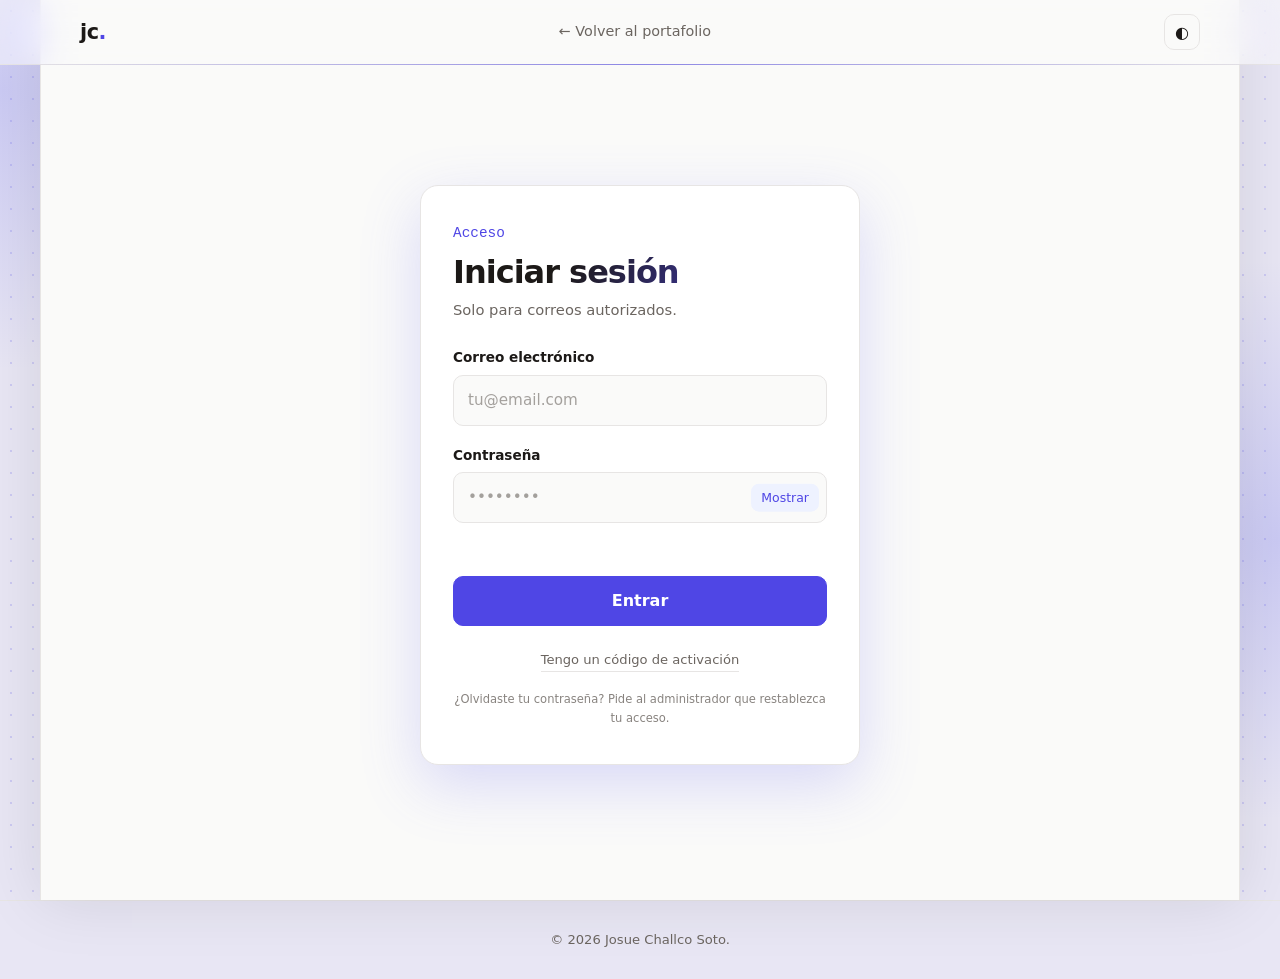
==== login.html @ 42605a46 "0.1.3" ====
<!doctype html>
<html lang="es">
<head>
  <meta charset="utf-8">
  <meta name="viewport" content="width=device-width, initial-scale=1">
  <title>Acceso | Josue Challco</title>
  <meta name="robots" content="noindex">
  <meta name="referrer" content="no-referrer">
  <!-- Política de seguridad: solo código y estilos de este sitio; conexiones solo a este sitio y a la API.
       Si cambias la dirección de la API en config.js, cámbiala también en connect-src. -->
  <meta http-equiv="Content-Security-Policy" content="default-src 'self'; script-src 'self'; style-src 'self' https://fonts.googleapis.com; font-src https://fonts.gstatic.com; img-src 'self' data:; connect-src 'self' http://127.0.0.1:8000 http://localhost:8000; form-action 'self'; base-uri 'none'; object-src 'none'">
  <link rel="preconnect" href="https://fonts.googleapis.com">
  <link rel="preconnect" href="https://fonts.gstatic.com" crossorigin>
  <link href="https://fonts.googleapis.com/css2?family=Inter:wght@400;500;600;700&family=JetBrains+Mono:wght@400;500&display=swap" rel="stylesheet">
  <link rel="stylesheet" href="styles.css">
  <link rel="stylesheet" href="login.css">
</head>
<body>

<header class="nav">
  <a href="index.html" class="logo">jc<span>.</span></a>
  <nav id="menu">
    <a href="index.html">← Volver al portafolio</a>
  </nav>
  <div class="nav-actions">
    <button id="theme" class="icon-btn" aria-label="Cambiar tema">◐</button>
    <button id="burger" class="icon-btn burger" aria-label="Abrir menú">☰</button>
  </div>
</header>

<main class="auth">
  <div class="auth-card reveal" id="card">
    <p class="eyebrow" id="eyebrow">Acceso</p>
    <h1 id="title">Iniciar sesión</h1>
    <p class="lead" id="subtitle"></p>

    <form id="form" method="post" action="#" novalidate>
      <div class="field">
        <label for="email">Correo electrónico</label>
        <input type="email" id="email" name="email" placeholder="tu@email.com"
               autocomplete="username" maxlength="120" required>
      </div>

      <div class="field" id="codeWrap" hidden>
        <label for="code">Código de activación</label>
        <input type="text" id="code" name="code" placeholder="ABCD2345"
               autocomplete="off" autocapitalize="characters" spellcheck="false" maxlength="16">
      </div>

      <div class="field">
        <label for="password" id="passwordLabel">Contraseña</label>
        <div class="pw">
          <input type="password" id="password" name="password" placeholder="••••••••"
                 autocomplete="current-password" maxlength="128" required>
          <button type="button" id="toggle" class="show" aria-pressed="false" aria-label="Mostrar contraseña">Mostrar</button>
        </div>
        <div id="meterWrap" hidden>
          <div class="meter" id="meter" data-level="0"><i></i><i></i><i></i><i></i></div>
          <p class="hint">Mínimo 6 caracteres. Más largas y con mayúsculas, números y símbolos son más seguras.</p>
        </div>
      </div>

      <div class="field" id="confirmWrap" hidden>
        <label for="confirm">Repite la contraseña</label>
        <input type="password" id="confirm" name="confirm" placeholder="••••••••"
               autocomplete="new-password" maxlength="128">
      </div>

      <p class="msg" id="msg" role="status" aria-live="polite"></p>
      <button type="submit" id="submit" class="btn primary">Entrar</button>
    </form>

    <p class="extra" id="extra">
      <button type="button" id="switchMode" class="link">Tengo un código de activación</button>
    </p>

    <!-- Sesión iniciada -->
    <div id="session" hidden>
      <p class="session-info" id="sessionInfo"></p>
      <button type="button" id="logout" class="btn">Cerrar sesión</button>
    </div>

    <!-- Panel del administrador -->
    <div id="admin" hidden>
      <h2 class="admin-title">Accesos autorizados</h2>
      <p class="hint">Solo los correos de esta lista pueden activar su acceso. No hay registro libre.</p>

      <form id="inviteForm" class="invite" novalidate>
        <input type="email" id="inviteEmail" placeholder="correo@ejemplo.com" autocomplete="off" maxlength="120" required>
        <button type="submit" class="btn primary">Autorizar</button>
      </form>
      <p class="msg" id="adminMsg" role="status" aria-live="polite"></p>

      <div class="codebox" id="codeBox" hidden>
        <p>Código de activación para <b id="codeFor"></b>. Se muestra <b>una sola vez</b> y vale 48 horas:</p>
        <code id="codeValue"></code>
        <button type="button" id="codeCopy" class="mini">Copiar</button>
      </div>

      <ul class="users" id="userList"></ul>
    </div>

    <p class="note" id="note">¿Olvidaste tu contraseña? Pide al administrador que restablezca tu acceso.</p>
  </div>
</main>

<footer>
  <p>© <span id="year"></span> Josue Challco Soto.</p>
</footer>

<script src="script.js"></script>
<script src="config.js"></script>
<script src="login.js"></script>
</body>
</html>
---- styles.css ----
:root {
  --bg: #fafaf9;
  --surface: #ffffff;
  --text: #1c1917;
  --muted: #6b6560;
  --line: #e7e5e4;
  --accent: #4f46e5;
  --accent-soft: #eef2ff;
  --side: #e8e6f4;          /* color de las bandas laterales */
  --side-glow: rgba(99, 102, 241, .22);
  --side-dot: rgba(79, 70, 229, .18);
  --glass: rgba(250, 250, 249, .55);
  --radius: 14px;
  --maxw: 1200px;
}
:root[data-theme="dark"] {
  --bg: #0c0a09;
  --surface: #171412;
  --text: #f5f5f4;
  --muted: #a8a29e;
  --line: #292524;
  --accent: #818cf8;
  --accent-soft: #1e1b4b;
  --side: #05040a;
  --side-glow: rgba(129, 140, 248, .20);
  --side-dot: rgba(129, 140, 248, .22);
  --glass: rgba(12, 10, 9, .50);
}

* { box-sizing: border-box; margin: 0; padding: 0; }
html { scroll-behavior: smooth; scroll-padding-top: 72px; }
body {
  font-family: "Inter", system-ui, sans-serif;
  /* Fondo de las bandas laterales: color + resplandores + puntos */
  background:
    radial-gradient(600px 400px at 0% 10%, var(--side-glow), transparent 70%),
    radial-gradient(600px 400px at 100% 60%, var(--side-glow), transparent 70%),
    radial-gradient(var(--side-dot) 1px, transparent 1px) 0 0 / 22px 22px,
    var(--side);
  background-attachment: fixed;
  color: var(--text);
  line-height: 1.65;
  -webkit-font-smoothing: antialiased;
  transition: background .3s, color .3s;
}
a { color: inherit; }
ul, ol { list-style: none; }

/* NAV */
.nav {
  position: fixed; inset: 0 0 auto 0; z-index: 10;
  display: flex; align-items: center; justify-content: space-between;
  padding: 14px max(20px, calc((100% - var(--maxw)) / 2 + 40px));
  /* Efecto cristal: semitransparente + desenfoque */
  background: var(--glass);
  backdrop-filter: blur(18px) saturate(170%);
  -webkit-backdrop-filter: blur(18px) saturate(170%);
  border-bottom: 1px solid var(--line);
  transition: background .3s, box-shadow .3s;
}
/* Línea de color degradada en el borde inferior */
.nav::after {
  content: ""; position: absolute; left: 0; right: 0; bottom: -1px; height: 1px;
  background: linear-gradient(90deg, transparent, var(--accent), transparent);
  opacity: .6;
}
/* Al hacer scroll: un poco más opaco y con sombra (clase añadida desde script.js) */
.nav.scrolled { background: color-mix(in srgb, var(--bg) 78%, transparent); box-shadow: 0 8px 30px rgba(0, 0, 0, .12); }
.logo { font-weight: 700; font-size: 1.3rem; text-decoration: none; letter-spacing: -.5px; }
.logo span { color: var(--accent); }
#menu { display: flex; gap: 26px; }
#menu a { text-decoration: none; font-size: .9rem; color: var(--muted); transition: color .2s; }
#menu a:hover, #menu a.active { color: var(--text); }
.nav-actions { display: flex; gap: 8px; }
.icon-btn {
  width: 36px; height: 36px; border-radius: 10px; cursor: pointer;
  background: transparent; color: var(--text);
  border: 1px solid var(--line); font-size: 1rem;
  transition: border-color .2s;
}
.icon-btn:hover { border-color: var(--accent); }
.burger { display: none; }

/* LAYOUT */
/* Panel central: otro color y bordes a los lados */
main {
  position: relative; z-index: 0;
  max-width: var(--maxw); min-height: 100vh; margin: 0 auto; padding: 0 40px;
  background: var(--bg);
  border-left: 1px solid var(--line); border-right: 1px solid var(--line);
  box-shadow: 0 0 60px rgba(0, 0, 0, .10);
  transition: background .3s;
}
section { padding: 90px 0 30px; }
#sobre-mi { padding-top: 40px; }
h2 { font-size: 1.6rem; letter-spacing: -.5px; margin-bottom: 32px; display: flex; align-items: baseline; gap: 12px; }
.num { font-family: "JetBrains Mono", monospace; font-size: .85rem; color: var(--accent); font-weight: 400; }
h3 { font-size: 1.05rem; font-weight: 600; }
.sub { margin: 44px 0 16px; }

/* HERO */
.hero {
  position: relative;
  min-height: auto; padding-top: 120px; padding-bottom: 0;
  display: grid; grid-template-columns: 1fr 260px; align-items: center; gap: 48px;
}
.eyebrow { font-family: "JetBrains Mono", monospace; color: var(--accent); font-size: .9rem; margin-bottom: 10px; }
h1 {
  font-size: clamp(2.4rem, 6vw, 3.8rem); line-height: 1.08; letter-spacing: -2px;
  /* Nombre con degradado de color */
  background: linear-gradient(120deg, var(--text) 30%, var(--accent));
  -webkit-background-clip: text; background-clip: text;
  -webkit-text-fill-color: transparent; color: transparent;
}
/* Resplandor suave detrás de la portada */
.hero::before {
  content: ""; position: absolute; z-index: -1; pointer-events: none;
  top: 0; left: -40px; right: -40px; height: 520px;
  background:
    radial-gradient(420px 260px at 85% 35%, var(--side-glow), transparent 70%),
    radial-gradient(360px 220px at 10% 20%, var(--accent-soft), transparent 70%);
}
.role { font-size: 1.25rem; color: var(--muted); margin: 12px 0 20px; }
.cursor { color: var(--accent); animation: blink 1s steps(2) infinite; }
@keyframes blink { 50% { opacity: 0; } }
.lead { color: var(--muted); max-width: 560px; }
.cta { display: flex; gap: 12px; margin: 28px 0 24px; flex-wrap: wrap; }
.btn {
  padding: 11px 22px; border-radius: 10px; text-decoration: none; font-size: .92rem; font-weight: 500;
  border: 1px solid var(--line); background: var(--surface); transition: transform .2s, border-color .2s;
}
.btn:hover { transform: translateY(-2px); border-color: var(--accent); }
.btn.primary { background: var(--accent); border-color: var(--accent); color: #fff; }
:root[data-theme="dark"] .btn.primary { color: #0c0a09; }
.social { display: flex; gap: 20px; font-size: .88rem; }
.social a { color: var(--muted); text-decoration: none; border-bottom: 1px solid var(--line); transition: color .2s, border-color .2s; }
.social a:hover { color: var(--accent); border-color: var(--accent); }

.avatar {
  position: relative; width: 260px; height: 260px; border-radius: 50%;
  background: var(--accent-soft); border: 1px solid var(--line);
  display: grid; place-items: center; overflow: hidden;
  box-shadow: 0 0 0 10px var(--bg), 0 0 0 11px var(--line), 0 20px 60px var(--side-glow);
}
.avatar img { position: absolute; inset: 0; width: 100%; height: 100%; object-fit: cover; z-index: 1; }
.initials { font-size: 4rem; font-weight: 700; color: var(--accent); letter-spacing: -2px; }

/* ABOUT */
.about { max-width: 720px; }
.about p { color: var(--muted); margin-bottom: 16px; }
.about strong { color: var(--text); font-weight: 600; }
.stats { display: flex; gap: 40px; margin-top: 32px; flex-wrap: wrap; }
.stats dt { font-size: 2rem; font-weight: 700; letter-spacing: -1px; }
.stats dd { font-size: .85rem; color: var(--muted); }

/* TIMELINE */
.timeline { position: relative; padding-left: 28px; border-left: 1px solid var(--line); }
.timeline > li { position: relative; padding-bottom: 40px; }
.timeline > li:last-child { padding-bottom: 0; }
.timeline > li::before {
  content: ""; position: absolute; left: -34px; top: 7px;
  width: 11px; height: 11px; border-radius: 50%;
  background: var(--bg); border: 2px solid var(--accent);
}
.date { font-family: "JetBrains Mono", monospace; font-size: .78rem; color: var(--accent); }
.timeline h3 { margin: 4px 0 2px; }
.org { font-size: .9rem; color: var(--muted); margin-bottom: 10px; }
.timeline p:not(.org) { color: var(--muted); font-size: .95rem; max-width: 680px; }
.timeline a { color: var(--accent); }
.tags, .chips { display: flex; flex-wrap: wrap; gap: 8px; margin-top: 14px; }
.tags li, .chips li {
  font-size: .78rem; padding: 4px 12px; border-radius: 99px;
  background: var(--accent-soft); color: var(--accent);
}
.chips { margin-top: 16px; }

/* CARDS */
.grid3 { display: grid; grid-template-columns: repeat(3, 1fr); gap: 16px; }
.grid2 { display: grid; grid-template-columns: repeat(2, 1fr); gap: 16px; }
.card {
  background: var(--surface); border: 1px solid var(--line); border-radius: var(--radius);
  padding: 24px; transition: transform .25s, border-color .25s;
}
.card:hover { transform: translateY(-4px); border-color: var(--accent); box-shadow: 0 12px 30px var(--side-glow); }
.card h3 { margin: 6px 0 4px; }

/* CERTS */
.certs { display: grid; grid-template-columns: repeat(2, 1fr); gap: 0 32px; }
.certs li { display: flex; flex-direction: column; padding: 14px 0; border-bottom: 1px solid var(--line); font-size: .93rem; }
.certs span { font-size: .8rem; color: var(--muted); }

/* CONTACT */
.contact { text-align: center; padding-bottom: 80px; }
.contact h2 { justify-content: center; }
.contact .lead { margin: 0 auto; }
.big-mail {
  display: inline-block; margin: 28px 0 36px; text-decoration: none;
  font-size: clamp(1.2rem, 4vw, 2rem); font-weight: 600; letter-spacing: -1px;
  border-bottom: 2px solid var(--accent); transition: color .2s;
}
.big-mail:hover { color: var(--accent); }
.contact-list { display: flex; justify-content: center; gap: 40px; flex-wrap: wrap; font-size: .92rem; }
.contact-list span { display: block; font-size: .75rem; color: var(--muted); text-transform: uppercase; letter-spacing: 1px; }
.contact-list a { text-decoration: none; }
.contact-list a:hover { color: var(--accent); }

footer { text-align: center; padding: 28px 20px; border-top: 1px solid var(--line); color: var(--muted); font-size: .82rem; }

/* REVEAL */
.reveal { opacity: 0; transform: translateY(24px); transition: opacity .7s, transform .7s; }
.reveal.visible { opacity: 1; transform: none; }
@media (prefers-reduced-motion: reduce) {
  .reveal { opacity: 1; transform: none; transition: none; }
  .cursor { animation: none; }
  html { scroll-behavior: auto; }
}

/* RESPONSIVE */
@media (max-width: 760px) {
  main { padding: 0 20px; border: 0; box-shadow: none; }
  .nav { padding: 14px 20px; }
  .hero::before { left: -20px; right: -20px; }
  .burger { display: block; }
  #menu {
    position: absolute; top: 100%; left: 0; right: 0;
    flex-direction: column; gap: 0; background: var(--bg);
    border-bottom: 1px solid var(--line); display: none;
  }
  #menu.open { display: flex; }
  #menu a { padding: 14px 20px; border-top: 1px solid var(--line); }
  .hero { grid-template-columns: 1fr; text-align: left; padding-top: 100px; gap: 32px; }
  .avatar { order: -1; width: 160px; height: 160px; }
  .initials { font-size: 2.6rem; }
  .grid3, .grid2, .certs { grid-template-columns: 1fr; }
  section { padding-top: 70px; }
}
---- login.css ----
/* Estilos exclusivos del login. Reutiliza las variables y el panel de styles.css */

.auth {
  display: grid; place-items: center;
  padding-top: 110px; padding-bottom: 60px;
}

.auth-card {
  width: min(100%, 440px);
  padding: 36px 32px;
  background: var(--surface);
  border: 1px solid var(--line);
  border-radius: 18px;
  box-shadow: 0 20px 60px var(--side-glow);
}
.auth-card h1 { font-size: 2rem; letter-spacing: -1px; }
.auth-card .lead { font-size: .92rem; margin: 8px 0 24px; min-height: 1.2em; }

form { display: grid; gap: 18px; }
.field label { display: block; font-size: .85rem; font-weight: 600; margin-bottom: 6px; }

.auth input {
  width: 100%; padding: 12px 14px;
  font: inherit; font-size: .95rem; color: var(--text);
  background: var(--bg); border: 1px solid var(--line); border-radius: 10px;
  transition: border-color .2s, box-shadow .2s;
}
.auth input::placeholder { color: var(--muted); opacity: .6; }
.auth input:focus {
  outline: none; border-color: var(--accent);
  box-shadow: 0 0 0 4px var(--accent-soft);
}

.pw { position: relative; }
.pw input { padding-right: 84px; }
.show {
  position: absolute; right: 8px; top: 50%; transform: translateY(-50%);
  padding: 4px 10px; border-radius: 8px; cursor: pointer;
  font: inherit; font-size: .78rem; color: var(--accent);
  background: var(--accent-soft); border: 0;
}

/* Medidor de seguridad de la contraseña */
.meter { display: grid; grid-template-columns: repeat(4, 1fr); gap: 6px; margin-top: 10px; }
.meter i { height: 4px; border-radius: 99px; background: var(--line); transition: background .25s; }
.meter[data-level="1"] i:nth-child(-n+1) { background: #ef4444; }
.meter[data-level="2"] i:nth-child(-n+2) { background: #f59e0b; }
.meter[data-level="3"] i:nth-child(-n+3) { background: #84cc16; }
.meter[data-level="4"] i:nth-child(-n+4) { background: #22c55e; }
.hint { font-size: .78rem; color: var(--muted); margin-top: 8px; }

.msg { min-height: 1.2em; font-size: .85rem; color: var(--muted); }
.msg[data-type="error"] { color: #ef4444; }
.msg[data-type="ok"] { color: #22c55e; }

.auth .btn { width: 100%; cursor: pointer; font: inherit; font-weight: 600; }
.auth .btn:disabled { opacity: .55; cursor: not-allowed; transform: none; }

.session-info { font-size: .92rem; color: var(--muted); margin-bottom: 16px; }
.session-info b { color: var(--text); }

.extra { text-align: center; margin-top: 20px; }
.link {
  background: none; border: 0; cursor: pointer; font: inherit; font-size: .82rem;
  color: var(--muted); border-bottom: 1px solid var(--line);
}
.link:hover { color: var(--accent); border-color: var(--accent); }
.note { text-align: center; font-size: .72rem; color: var(--muted); margin-top: 18px; opacity: .8; }

/* ---------- Panel del administrador ---------- */
.auth-card.wide { width: min(100%, 640px); }
.admin-title { font-size: 1.1rem; margin: 28px 0 4px; display: block; }

.invite { display: grid; grid-template-columns: 1fr auto; gap: 10px; margin: 16px 0 6px; }
.auth .invite .btn { width: auto; padding: 0 20px; }

.codebox {
  margin: 14px 0; padding: 14px 16px; border-radius: 12px;
  background: var(--accent-soft); border: 1px dashed var(--accent);
  font-size: .85rem; display: flex; flex-wrap: wrap; align-items: center; gap: 10px;
}
.codebox p { flex-basis: 100%; }
.codebox code {
  font-family: "JetBrains Mono", monospace; font-size: 1.3rem; letter-spacing: 3px;
  color: var(--accent); user-select: all;
}

.users { margin-top: 14px; border-top: 1px solid var(--line); }
.users li {
  display: grid; grid-template-columns: 1fr auto; gap: 6px 12px; align-items: center;
  padding: 12px 0; border-bottom: 1px solid var(--line); font-size: .9rem;
}
.u-mail { overflow-wrap: anywhere; }
.u-actions { grid-column: 1 / -1; display: flex; flex-wrap: wrap; gap: 6px; }

.badge { font-size: .72rem; padding: 3px 10px; border-radius: 99px; background: var(--line); color: var(--muted); }
.badge.on { background: rgba(34, 197, 94, .15); color: #22c55e; }
.badge.pending { background: rgba(245, 158, 11, .15); color: #f59e0b; }
.badge.off { background: rgba(239, 68, 68, .15); color: #ef4444; }
.badge.admin { background: var(--accent-soft); color: var(--accent); }

.mini {
  padding: 4px 12px; border-radius: 8px; cursor: pointer;
  font: inherit; font-size: .78rem; color: var(--text);
  background: transparent; border: 1px solid var(--line); transition: border-color .2s, color .2s;
}
.mini:hover { border-color: var(--accent); color: var(--accent); }
.mini.danger:hover { border-color: #ef4444; color: #ef4444; }

[hidden] { display: none !important; }

@media (max-width: 760px) {
  .auth { padding-top: 90px; }
  .auth-card { padding: 28px 22px; }
}
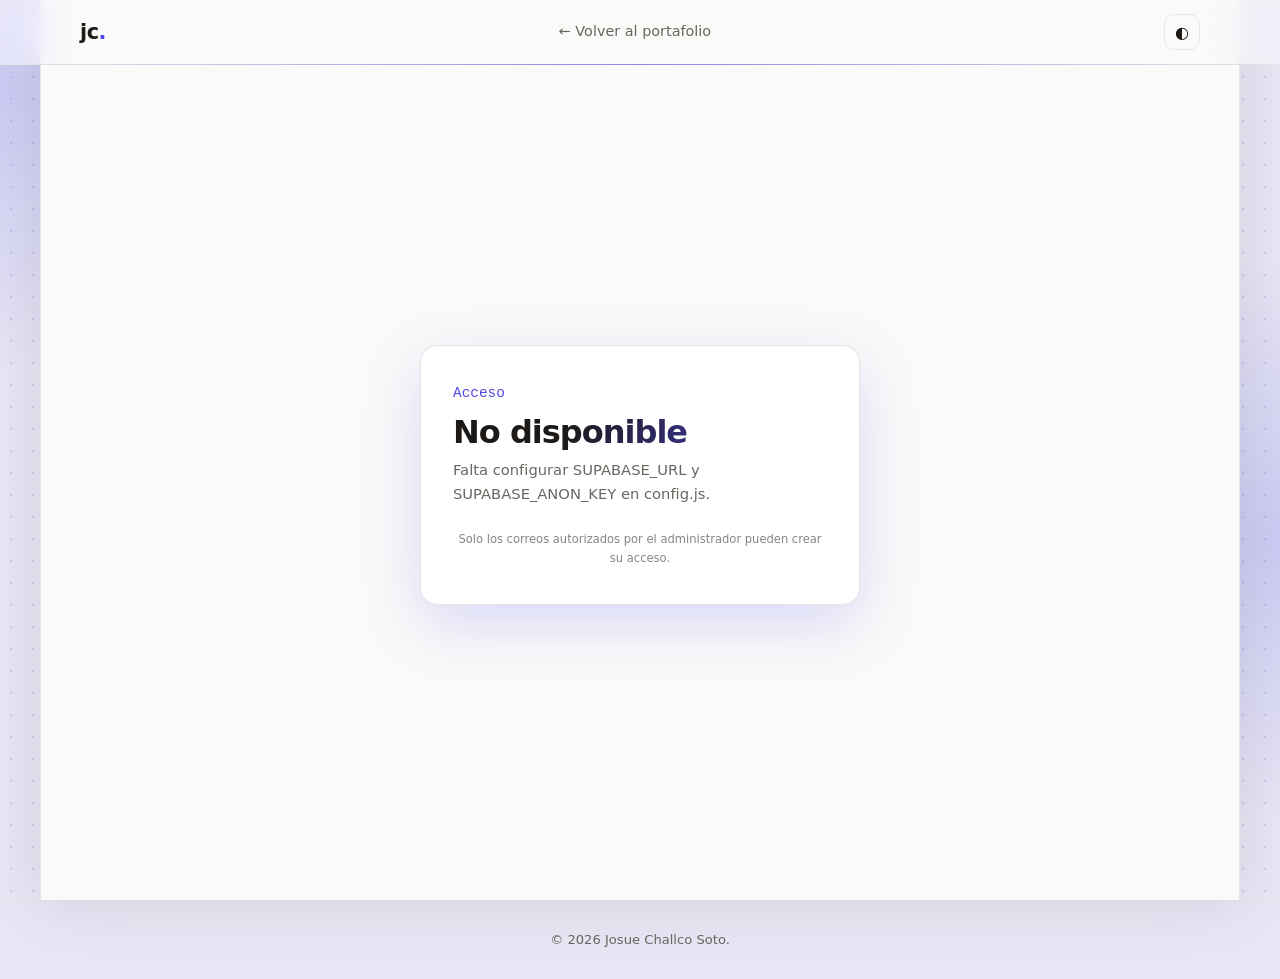
==== commit 7f1fe171: "Cambiar el login a Supabase: sin servidor propio ni tunel Co-Authored-By: Claude Sonnet 5.5 <noreply" ====
--- a/login.html
+++ b/login.html
@@ -6,9 +6,8 @@
   <title>Acceso | Josue Challco</title>
   <meta name="robots" content="noindex">
   <meta name="referrer" content="no-referrer">
-  <!-- Política de seguridad: solo código y estilos de este sitio; conexiones solo a este sitio y a la API.
-       Si cambias la dirección de la API en config.js, cámbiala también en connect-src. -->
-  <meta http-equiv="Content-Security-Policy" content="default-src 'self'; script-src 'self'; style-src 'self' https://fonts.googleapis.com; font-src https://fonts.gstatic.com; img-src 'self' data:; connect-src 'self' http://127.0.0.1:8000 http://localhost:8000; form-action 'self'; base-uri 'none'; object-src 'none'">
+  <!-- Política de seguridad: solo código y estilos de este sitio; conexiones solo a este sitio y a Supabase. -->
+  <meta http-equiv="Content-Security-Policy" content="default-src 'self'; script-src 'self'; style-src 'self' https://fonts.googleapis.com; font-src https://fonts.gstatic.com; img-src 'self' data:; connect-src 'self' https://*.supabase.co; form-action 'self'; base-uri 'none'; object-src 'none'">
   <link rel="preconnect" href="https://fonts.googleapis.com">
   <link rel="preconnect" href="https://fonts.gstatic.com" crossorigin>
   <link href="https://fonts.googleapis.com/css2?family=Inter:wght@400;500;600;700&family=JetBrains+Mono:wght@400;500&display=swap" rel="stylesheet">
@@ -35,16 +34,10 @@
     <p class="lead" id="subtitle"></p>
 
     <form id="form" method="post" action="#" novalidate>
-      <div class="field">
+      <div class="field" id="emailWrap">
         <label for="email">Correo electrónico</label>
         <input type="email" id="email" name="email" placeholder="tu@email.com"
                autocomplete="username" maxlength="120" required>
-      </div>
-
-      <div class="field" id="codeWrap" hidden>
-        <label for="code">Código de activación</label>
-        <input type="text" id="code" name="code" placeholder="ABCD2345"
-               autocomplete="off" autocapitalize="characters" spellcheck="false" maxlength="16">
       </div>
 
       <div class="field">
@@ -71,7 +64,9 @@
     </form>
 
     <p class="extra" id="extra">
-      <button type="button" id="switchMode" class="link">Tengo un código de activación</button>
+      <button type="button" id="switchMode" class="link">Crear mi acceso</button>
+      <span aria-hidden="true"> · </span>
+      <button type="button" id="forgot" class="link">Olvidé mi contraseña</button>
     </p>
 
     <!-- Sesión iniciada -->
@@ -83,7 +78,7 @@
     <!-- Panel del administrador -->
     <div id="admin" hidden>
       <h2 class="admin-title">Accesos autorizados</h2>
-      <p class="hint">Solo los correos de esta lista pueden activar su acceso. No hay registro libre.</p>
+      <p class="hint">Solo los correos de esta lista pueden crear su acceso. Después de autorizar, avisa a la persona para que pulse «Crear mi acceso».</p>
 
       <form id="inviteForm" class="invite" novalidate>
         <input type="email" id="inviteEmail" placeholder="correo@ejemplo.com" autocomplete="off" maxlength="120" required>
@@ -91,16 +86,10 @@
       </form>
       <p class="msg" id="adminMsg" role="status" aria-live="polite"></p>
 
-      <div class="codebox" id="codeBox" hidden>
-        <p>Código de activación para <b id="codeFor"></b>. Se muestra <b>una sola vez</b> y vale 48 horas:</p>
-        <code id="codeValue"></code>
-        <button type="button" id="codeCopy" class="mini">Copiar</button>
-      </div>
-
       <ul class="users" id="userList"></ul>
     </div>
 
-    <p class="note" id="note">¿Olvidaste tu contraseña? Pide al administrador que restablezca tu acceso.</p>
+    <p class="note" id="note">Solo los correos autorizados por el administrador pueden crear su acceso.</p>
   </div>
 </main>
 
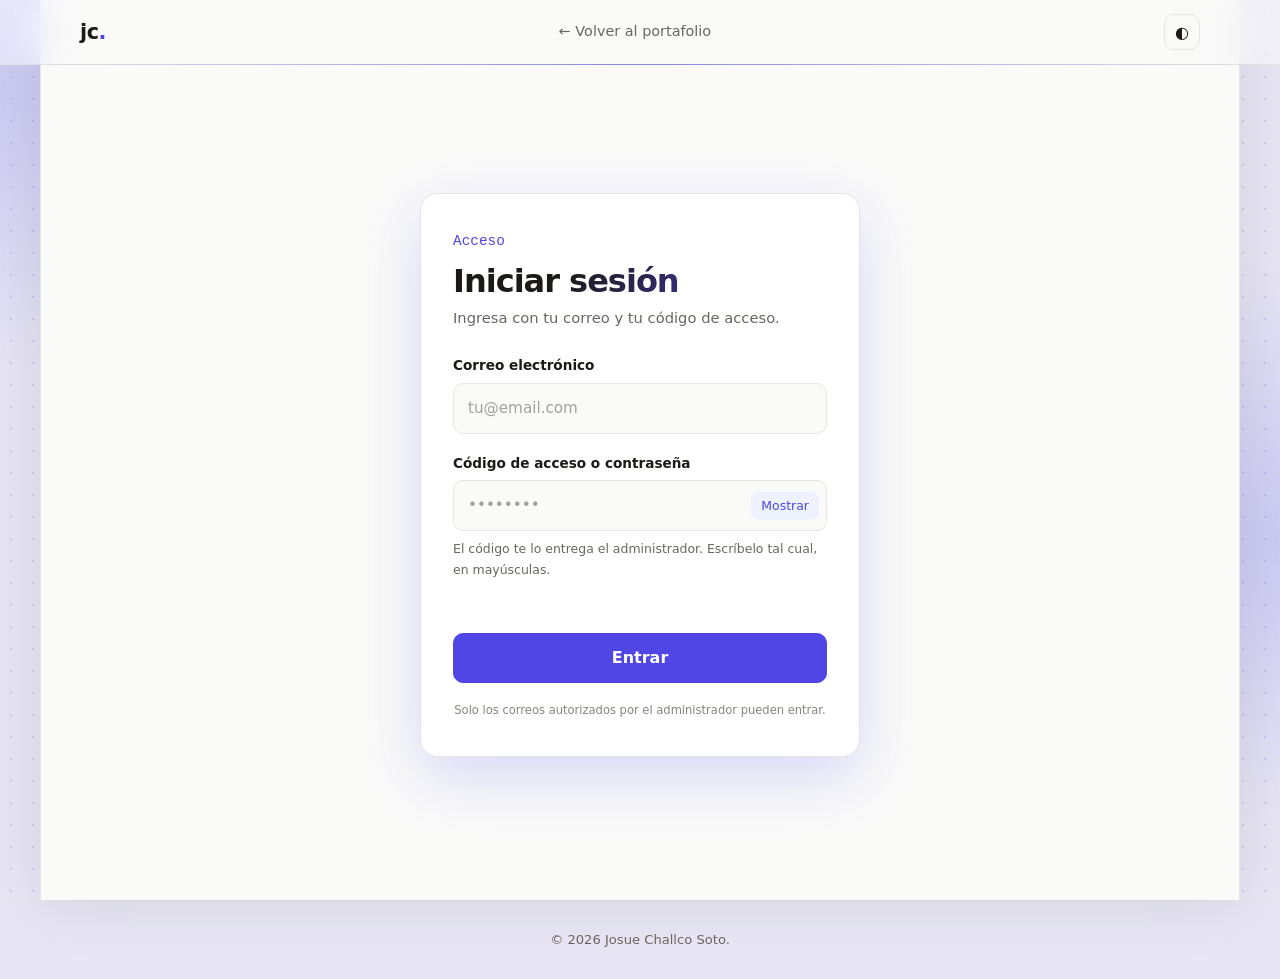
==== commit 85e29634: "Login con codigo de acceso para usuarios; contrasena solo para el administrador Co-Authored-By: Clau" ====
--- a/login.html
+++ b/login.html
@@ -31,43 +31,28 @@
   <div class="auth-card reveal" id="card">
     <p class="eyebrow" id="eyebrow">Acceso</p>
     <h1 id="title">Iniciar sesión</h1>
-    <p class="lead" id="subtitle"></p>
+    <p class="lead" id="subtitle">Ingresa con tu correo y tu código de acceso.</p>
 
     <form id="form" method="post" action="#" novalidate>
-      <div class="field" id="emailWrap">
+      <div class="field">
         <label for="email">Correo electrónico</label>
         <input type="email" id="email" name="email" placeholder="tu@email.com"
                autocomplete="username" maxlength="120" required>
       </div>
 
       <div class="field">
-        <label for="password" id="passwordLabel">Contraseña</label>
+        <label for="password">Código de acceso o contraseña</label>
         <div class="pw">
           <input type="password" id="password" name="password" placeholder="••••••••"
-                 autocomplete="current-password" maxlength="128" required>
-          <button type="button" id="toggle" class="show" aria-pressed="false" aria-label="Mostrar contraseña">Mostrar</button>
+                 autocomplete="current-password" autocapitalize="off" spellcheck="false" maxlength="128" required>
+          <button type="button" id="toggle" class="show" aria-pressed="false" aria-label="Mostrar">Mostrar</button>
         </div>
-        <div id="meterWrap" hidden>
-          <div class="meter" id="meter" data-level="0"><i></i><i></i><i></i><i></i></div>
-          <p class="hint">Mínimo 6 caracteres. Más largas y con mayúsculas, números y símbolos son más seguras.</p>
-        </div>
-      </div>
-
-      <div class="field" id="confirmWrap" hidden>
-        <label for="confirm">Repite la contraseña</label>
-        <input type="password" id="confirm" name="confirm" placeholder="••••••••"
-               autocomplete="new-password" maxlength="128">
+        <p class="hint">El código te lo entrega el administrador. Escríbelo tal cual, en mayúsculas.</p>
       </div>
 
       <p class="msg" id="msg" role="status" aria-live="polite"></p>
       <button type="submit" id="submit" class="btn primary">Entrar</button>
     </form>
-
-    <p class="extra" id="extra">
-      <button type="button" id="switchMode" class="link">Crear mi acceso</button>
-      <span aria-hidden="true"> · </span>
-      <button type="button" id="forgot" class="link">Olvidé mi contraseña</button>
-    </p>
 
     <!-- Sesión iniciada -->
     <div id="session" hidden>
@@ -78,18 +63,24 @@
     <!-- Panel del administrador -->
     <div id="admin" hidden>
       <h2 class="admin-title">Accesos autorizados</h2>
-      <p class="hint">Solo los correos de esta lista pueden crear su acceso. Después de autorizar, avisa a la persona para que pulse «Crear mi acceso».</p>
+      <p class="hint">Autoriza un correo y se genera su código de acceso. Solo tú lo verás, una vez: entrégaselo a la persona.</p>
 
       <form id="inviteForm" class="invite" novalidate>
         <input type="email" id="inviteEmail" placeholder="correo@ejemplo.com" autocomplete="off" maxlength="120" required>
-        <button type="submit" class="btn primary">Autorizar</button>
+        <button type="submit" id="inviteBtn" class="btn primary">Autorizar</button>
       </form>
       <p class="msg" id="adminMsg" role="status" aria-live="polite"></p>
+
+      <div class="codebox" id="codeBox" hidden>
+        <p>Código de acceso para <b id="codeFor"></b>. Se muestra <b>una sola vez</b>:</p>
+        <code id="codeValue"></code>
+        <button type="button" id="codeCopy" class="mini">Copiar</button>
+      </div>
 
       <ul class="users" id="userList"></ul>
     </div>
 
-    <p class="note" id="note">Solo los correos autorizados por el administrador pueden crear su acceso.</p>
+    <p class="note" id="note">Solo los correos autorizados por el administrador pueden entrar.</p>
   </div>
 </main>
 
